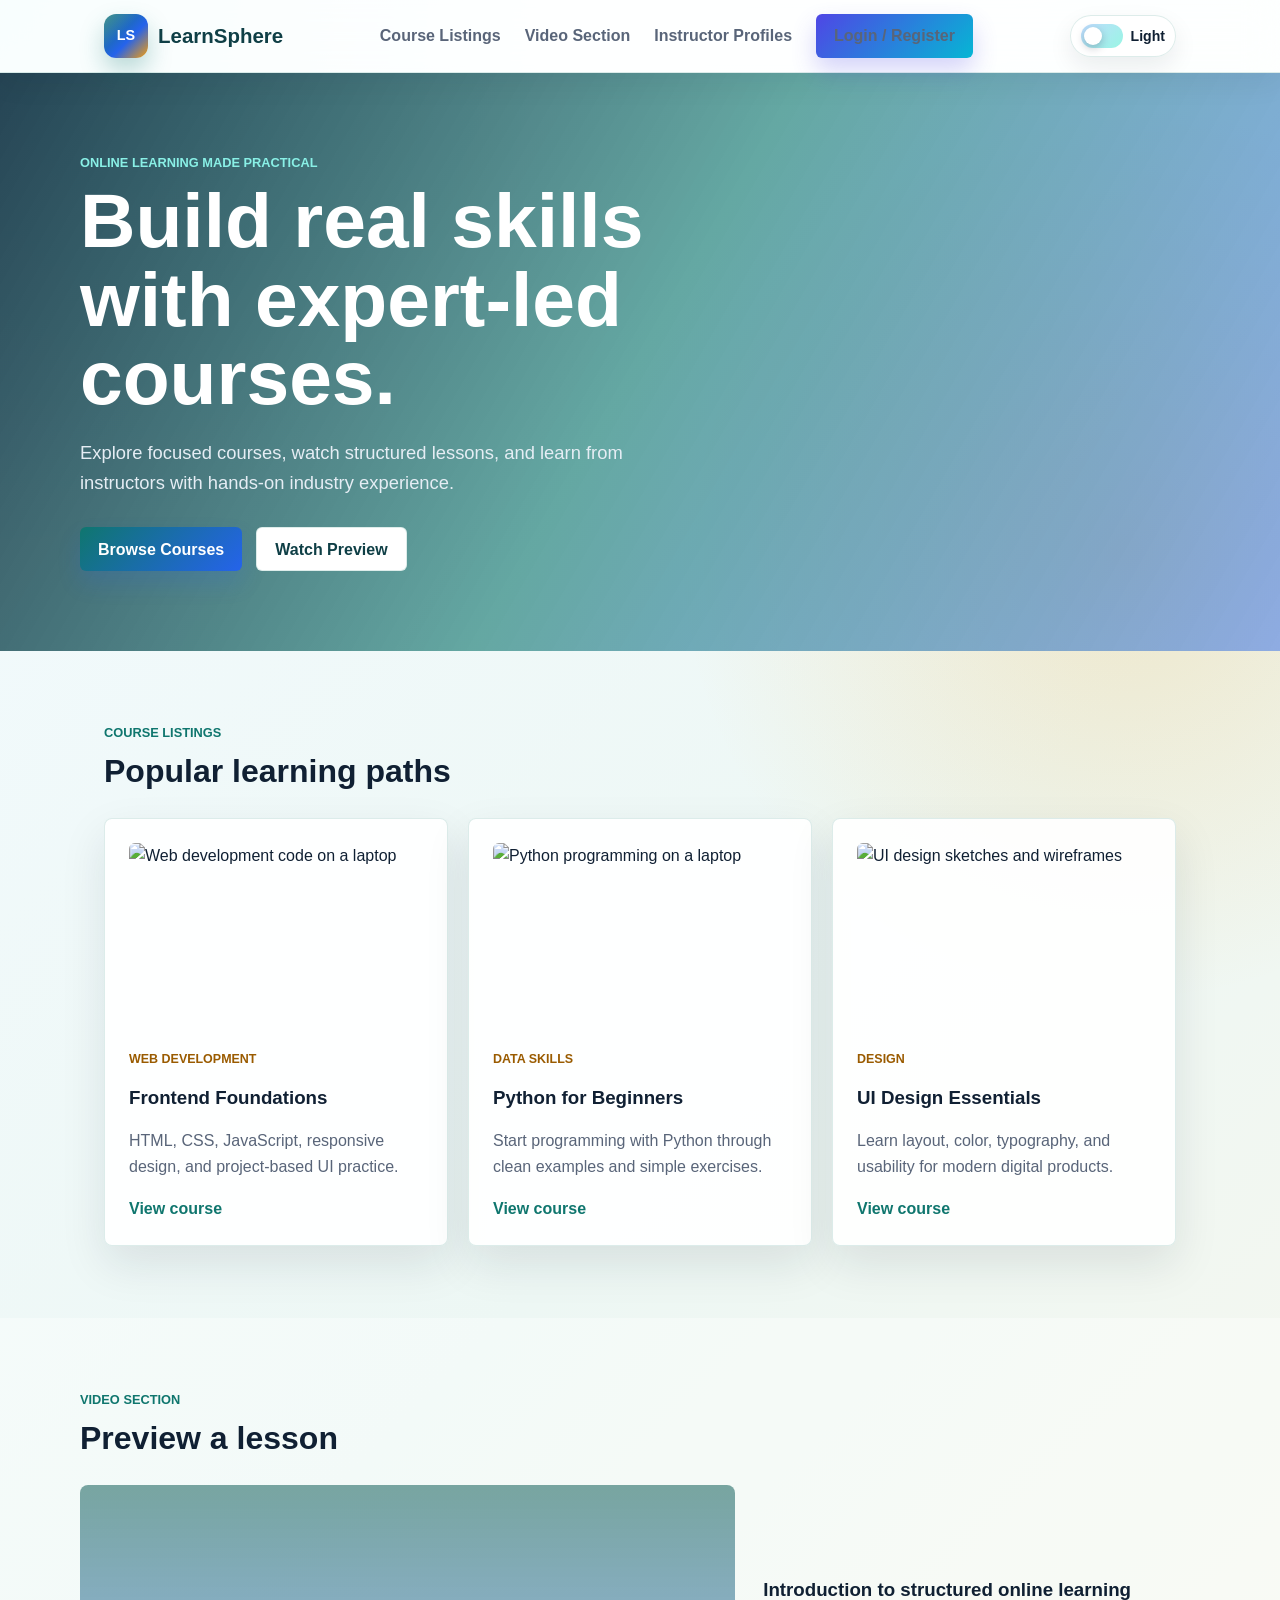
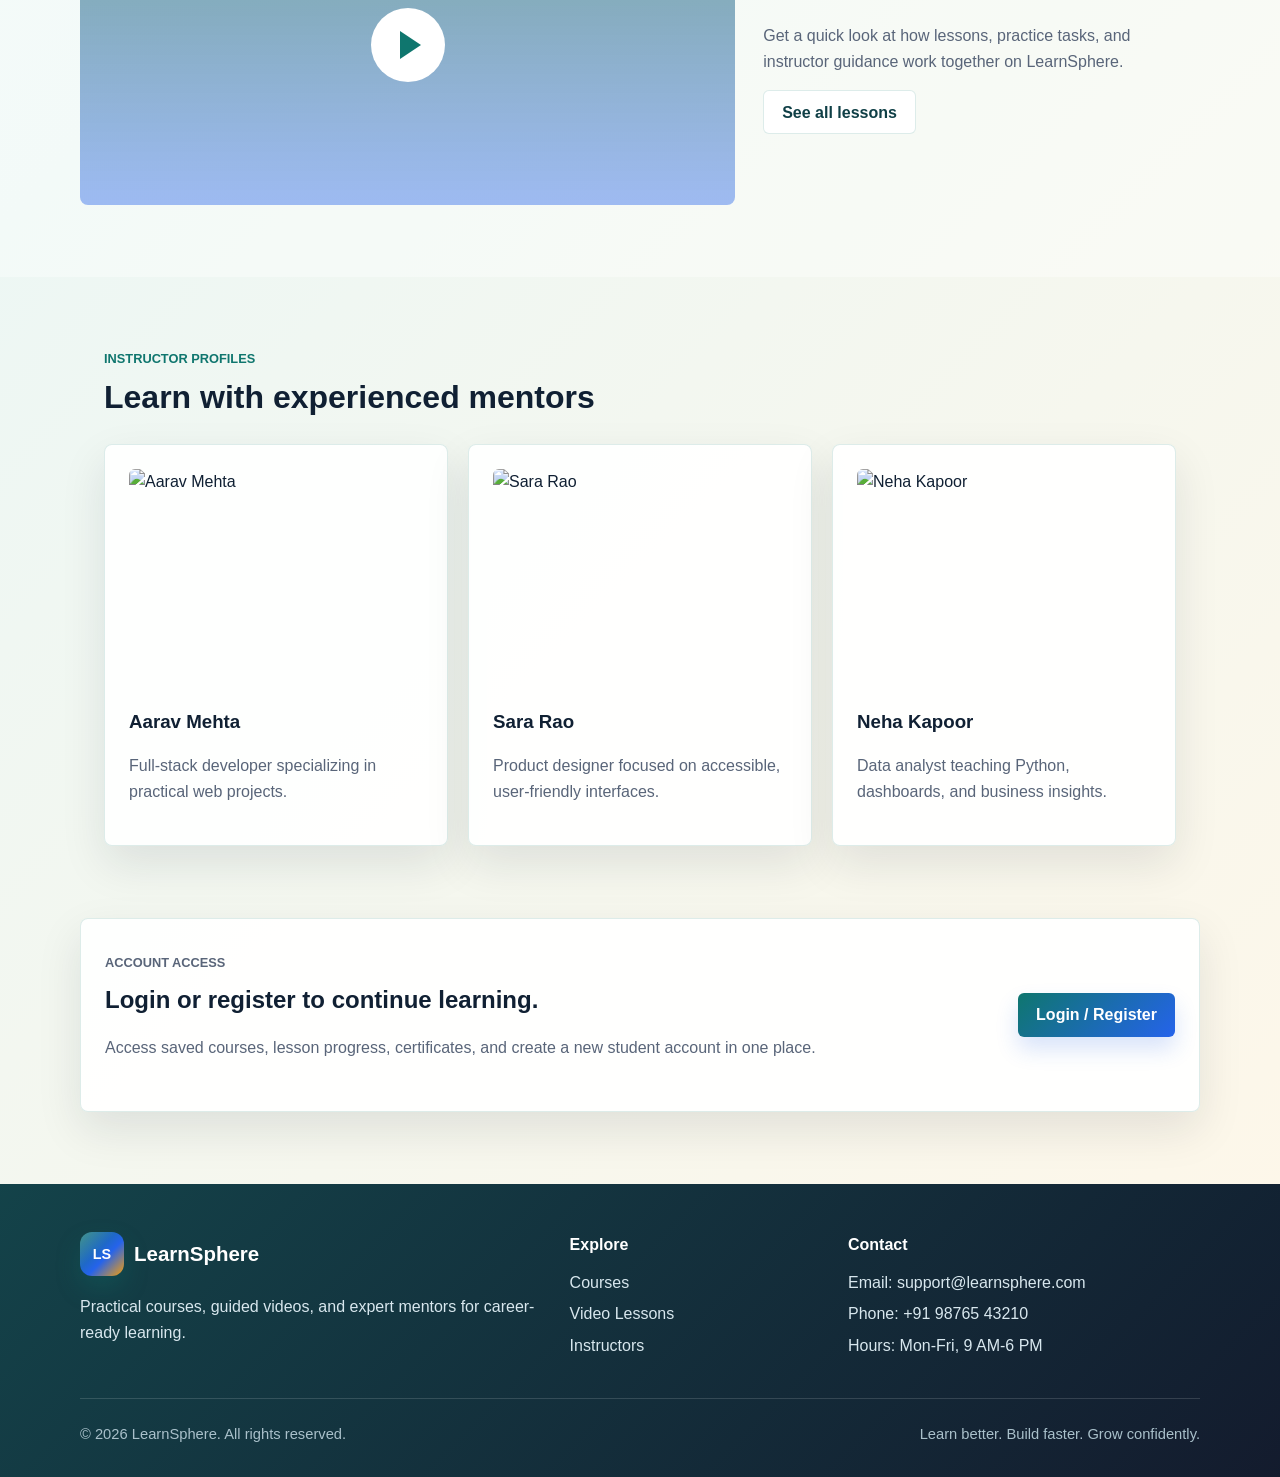
==== index.html @ f3762f4b "first commit" ====
<!DOCTYPE html>
<html lang="en">
<head>
    <meta charset="UTF-8">
    <meta name="viewport" content="width=device-width, initial-scale=1.0">
    <title>LearnSphere | Online Learning Platform</title>
    <link rel="stylesheet" href="css/style.css">
</head>
<body>
    <header class="site-header">
        <nav class="navbar" aria-label="Main navigation">
            <a class="brand" href="index.html" aria-label="LearnSphere home">
                <span class="brand-mark">LS</span>
                <span class="brand-text">LearnSphere</span>
            </a>
            <div class="nav-actions">
                <button class="theme-toggle" type="button" aria-label="Switch to dark mode" aria-pressed="false">
                    <span class="toggle-track">
                        <span class="toggle-thumb"></span>
                    </span>
                    <span class="theme-label">Light</span>
                </button>
                <button class="menu-toggle" type="button" aria-label="Open navigation" aria-expanded="false">
                    <span></span>
                    <span></span>
                    <span></span>
                </button>
            </div>
            <ul class="nav-links">
                <li><a href="courses.html">Course Listings</a></li>
                <li><a href="#videos">Video Section</a></li>
                <li><a href="#instructors">Instructor Profiles</a></li>
                <li><a class="nav-button" href="login.html">Login / Register</a></li>
            </ul>
        </nav>
    </header>

    <main>
        <section class="hero">
            <div class="hero-content">
                <p class="eyebrow">Online learning made practical</p>
                <h1>Build real skills with expert-led courses.</h1>
                <p class="hero-copy">Explore focused courses, watch structured lessons, and learn from instructors with hands-on industry experience.</p>
                <div class="hero-actions">
                    <a class="primary-button" href="courses.html">Browse Courses</a>
                    <a class="secondary-button" href="#videos">Watch Preview</a>
                </div>
            </div>
        </section>

        <section class="section" id="courses">
            <div class="section-heading">
                <p class="eyebrow">Course Listings</p>
                <h2>Popular learning paths</h2>
            </div>
            <div class="card-grid">
                <article class="course-card">
                    <img src="https://images.pexels.com/photos/574071/pexels-photo-574071.jpeg?auto=compress&cs=tinysrgb&w=900" alt="Web development code on a laptop">
                    <span class="course-tag">Web Development</span>
                    <h3>Frontend Foundations</h3>
                    <p>HTML, CSS, JavaScript, responsive design, and project-based UI practice.</p>
                    <a href="courses.html">View course</a>
                </article>
                <article class="course-card">
                    <img src="https://images.pexels.com/photos/577585/pexels-photo-577585.jpeg?auto=compress&cs=tinysrgb&w=900" alt="Python programming on a laptop">
                    <span class="course-tag">Data Skills</span>
                    <h3>Python for Beginners</h3>
                    <p>Start programming with Python through clean examples and simple exercises.</p>
                    <a href="courses.html">View course</a>
                </article>
                <article class="course-card">
                    <img src="https://images.pexels.com/photos/196644/pexels-photo-196644.jpeg?auto=compress&cs=tinysrgb&w=900" alt="UI design sketches and wireframes">
                    <span class="course-tag">Design</span>
                    <h3>UI Design Essentials</h3>
                    <p>Learn layout, color, typography, and usability for modern digital products.</p>
                    <a href="courses.html">View course</a>
                </article>
            </div>
        </section>

        <section class="section video-section" id="videos">
            <div class="section-heading">
                <p class="eyebrow">Video Section</p>
                <h2>Preview a lesson</h2>
            </div>
            <div class="video-panel">
                <div class="video-placeholder" aria-label="Course video preview">
                    <div class="play-button" aria-hidden="true"></div>
                </div>
                <div>
                    <h3>Introduction to structured online learning</h3>
                    <p>Get a quick look at how lessons, practice tasks, and instructor guidance work together on LearnSphere.</p>
                    <a class="secondary-button" href="courses.html">See all lessons</a>
                </div>
            </div>
        </section>

        <section class="section" id="instructors">
            <div class="section-heading">
                <p class="eyebrow">Instructor Profiles</p>
                <h2>Learn with experienced mentors</h2>
            </div>
            <div class="instructor-grid">
                <article class="instructor-card">
                    <img class="instructor-photo" src="https://images.pexels.com/photos/36781271/pexels-photo-36781271.jpeg?auto=compress&cs=tinysrgb&w=700" alt="Aarav Mehta">
                    <h3>Aarav Mehta</h3>
                    <p>Full-stack developer specializing in practical web projects.</p>
                </article>
                <article class="instructor-card">
                    <img class="instructor-photo" src="https://images.pexels.com/photos/6929207/pexels-photo-6929207.jpeg?auto=compress&cs=tinysrgb&w=700" alt="Sara Rao">
                    <h3>Sara Rao</h3>
                    <p>Product designer focused on accessible, user-friendly interfaces.</p>
                </article>
                <article class="instructor-card">
                    <img class="instructor-photo" src="https://images.pexels.com/photos/7647990/pexels-photo-7647990.jpeg?auto=compress&cs=tinysrgb&w=700" alt="Neha Kapoor">
                    <h3>Neha Kapoor</h3>
                    <p>Data analyst teaching Python, dashboards, and business insights.</p>
                </article>
            </div>
        </section>

        <section class="login-preview" id="login">
            <div>
                <p class="eyebrow">Account Access</p>
                <h2>Login or register to continue learning.</h2>
                <p>Access saved courses, lesson progress, certificates, and create a new student account in one place.</p>
            </div>
            <a class="primary-button" href="login.html">Login / Register</a>
        </section>
    </main>

    <footer class="site-footer">
        <div class="footer-inner">
            <div>
                <a class="brand footer-brand" href="index.html" aria-label="LearnSphere home">
                    <span class="brand-mark">LS</span>
                    <span class="brand-text">LearnSphere</span>
                </a>
                <p>Practical courses, guided videos, and expert mentors for career-ready learning.</p>
            </div>
            <div>
                <h3>Explore</h3>
                <a href="courses.html">Courses</a>
                <a href="#videos">Video Lessons</a>
                <a href="#instructors">Instructors</a>
            </div>
            <div>
                <h3>Contact</h3>
                <p>Email: support@learnsphere.com</p>
                <p>Phone: +91 98765 43210</p>
                <p>Hours: Mon-Fri, 9 AM-6 PM</p>
            </div>
        </div>
        <div class="footer-bottom">
            <p>&copy; 2026 LearnSphere. All rights reserved.</p>
            <p>Learn better. Build faster. Grow confidently.</p>
        </div>
    </footer>

    <script src="js/main.js"></script>
</body>
</html>
---- css/style.css ----
* {
    box-sizing: border-box;
}

:root {
    --text: #102033;
    --muted: #596579;
    --surface: rgba(255, 255, 255, 0.92);
    --surface-strong: #ffffff;
    --line: rgba(15, 118, 110, 0.14);
    --brand: #0f766e;
    --brand-dark: #0f3f46;
    --accent: #2563eb;
    --gold: #f59e0b;
    --shadow: 0 18px 45px rgba(16, 32, 51, 0.1);
    --body-bg:
        radial-gradient(circle at top left, rgba(45, 212, 191, 0.24), transparent 34rem),
        radial-gradient(circle at 88% 18%, rgba(245, 158, 11, 0.18), transparent 28rem),
        linear-gradient(135deg, #f3fbff 0%, #edf7f4 42%, #fff7e8 100%);
}

body.dark-mode {
    --text: #eef7fb;
    --muted: #b8c7d3;
    --surface: rgba(15, 23, 42, 0.9);
    --surface-strong: #111c2f;
    --line: rgba(125, 211, 252, 0.22);
    --brand: #2dd4bf;
    --brand-dark: #dcfce7;
    --accent: #60a5fa;
    --gold: #fbbf24;
    --shadow: 0 18px 45px rgba(0, 0, 0, 0.28);
    --body-bg:
        radial-gradient(circle at top left, rgba(45, 212, 191, 0.18), transparent 34rem),
        radial-gradient(circle at 88% 18%, rgba(96, 165, 250, 0.16), transparent 28rem),
        linear-gradient(135deg, #07111f 0%, #0e1b2e 48%, #152238 100%);
}

html {
    scroll-behavior: smooth;
}

body {
    min-height: 100vh;
    margin: 0;
    color: var(--text);
    font-family: Arial, Helvetica, sans-serif;
    background: var(--body-bg);
    line-height: 1.6;
    transition: background 0.25s ease, color 0.25s ease;
}

a {
    color: inherit;
    text-decoration: none;
}

.site-header {
    position: sticky;
    top: 0;
    z-index: 10;
    background: var(--surface-strong);
    background: color-mix(in srgb, var(--surface-strong) 88%, transparent);
    border-bottom: 1px solid var(--line);
    box-shadow: 0 10px 30px rgba(15, 23, 42, 0.06);
    backdrop-filter: blur(16px);
}

.navbar {
    display: flex;
    align-items: center;
    justify-content: space-between;
    max-width: 1120px;
    margin: 0 auto;
    min-height: 72px;
    padding: 0 24px;
}

.brand {
    order: 1;
    display: inline-flex;
    align-items: center;
    gap: 10px;
    color: var(--brand-dark);
    font-size: 1.28rem;
    font-weight: 800;
}

.brand-mark {
    display: inline-grid;
    place-items: center;
    width: 44px;
    height: 44px;
    border-radius: 12px;
    color: #ffffff;
    background:
        linear-gradient(135deg, rgba(255, 255, 255, 0.22), transparent 42%),
        linear-gradient(135deg, var(--brand), var(--accent) 58%, var(--gold));
    box-shadow: 0 12px 24px rgba(15, 118, 110, 0.28);
    font-size: 0.9rem;
    letter-spacing: 0;
}

.brand-text {
    letter-spacing: 0;
}

.nav-links {
    order: 2;
    display: flex;
    align-items: center;
    gap: 24px;
    margin: 0;
    padding: 0;
    list-style: none;
    font-weight: 700;
}

.nav-links a {
    color: var(--muted);
    transition: color 0.2s ease;
}

.nav-links a:hover {
    color: var(--brand);
}

.nav-actions {
    order: 3;
    display: flex;
    align-items: center;
    gap: 10px;
}

.nav-button,
.primary-button,
.secondary-button {
    display: inline-flex;
    align-items: center;
    justify-content: center;
    min-height: 44px;
    padding: 0 18px;
    border-radius: 6px;
    font-weight: 800;
}

.nav-button,
.primary-button {
    color: #ffffff;
    background: linear-gradient(135deg, var(--brand), var(--accent));
    border: 0;
    box-shadow: 0 12px 22px rgba(37, 99, 235, 0.18);
}

.nav-button {
    color: #000000;
    background: linear-gradient(135deg, #4f46e5, #06b6d4);
    box-shadow: 0 12px 24px rgba(79, 70, 229, 0.24);
}

.nav-button:hover {
    color: #000000;
}

.secondary-button {
    color: var(--brand-dark);
    background: var(--surface-strong);
    border: 1px solid var(--line);
}

.theme-toggle {
    display: inline-flex;
    align-items: center;
    gap: 8px;
    min-height: 42px;
    padding: 6px 10px;
    border: 1px solid var(--line);
    border-radius: 999px;
    color: var(--text);
    background: var(--surface);
    cursor: pointer;
    font: inherit;
    font-size: 0.88rem;
    font-weight: 800;
    box-shadow: 0 10px 24px rgba(15, 23, 42, 0.08);
}

.toggle-track {
    position: relative;
    width: 42px;
    height: 24px;
    border-radius: 999px;
    background: linear-gradient(135deg, #bfdbfe, #99f6e4);
}

.toggle-thumb {
    position: absolute;
    top: 3px;
    left: 3px;
    width: 18px;
    height: 18px;
    border-radius: 50%;
    background: #ffffff;
    box-shadow: 0 3px 8px rgba(15, 23, 42, 0.25);
    transition: transform 0.2s ease, background 0.2s ease;
}

body.dark-mode .toggle-track {
    background: linear-gradient(135deg, #1d4ed8, #0f766e);
}

body.dark-mode .toggle-thumb {
    transform: translateX(18px);
    background: #e0f2fe;
}

.menu-toggle {
    display: none;
    width: 44px;
    height: 44px;
    padding: 10px;
    border: 1px solid var(--line);
    border-radius: 6px;
    background: var(--surface);
    cursor: pointer;
}

.menu-toggle span {
    display: block;
    height: 2px;
    margin: 5px 0;
    background: var(--text);
}

.hero {
    display: grid;
    align-items: center;
    min-height: 560px;
    padding: 80px 24px;
    color: #ffffff;
    background:
        linear-gradient(120deg, rgba(6, 35, 54, 0.84), rgba(15, 118, 110, 0.62), rgba(37, 99, 235, 0.48)),
        url("https://images.unsplash.com/photo-1522202176988-66273c2fd55f?auto=format&fit=crop&w=1600&q=80") center/cover;
}

.hero-content,
.section,
.login-preview,
.page-shell {
    max-width: 1120px;
    margin: 0 auto;
}

.hero-content {
    width: 100%;
}

.hero h1 {
    max-width: 720px;
    margin: 0;
    font-size: clamp(2.3rem, 6vw, 4.8rem);
    line-height: 1.02;
}

.hero-copy {
    max-width: 620px;
    margin: 22px 0 0;
    color: #e5edf4;
    font-size: 1.15rem;
}

.hero-actions {
    display: flex;
    flex-wrap: wrap;
    gap: 14px;
    margin-top: 30px;
}

.eyebrow {
    margin: 0 0 8px;
    color: #0f766e;
    font-size: 0.8rem;
    font-weight: 900;
    letter-spacing: 0;
    text-transform: uppercase;
}

.hero .eyebrow {
    color: #89f0e6;
}

.section {
    padding: 72px 24px;
}

.section:nth-of-type(odd) {
    background: rgba(255, 255, 255, 0.34);
}

body.dark-mode .section:nth-of-type(odd) {
    background: rgba(15, 23, 42, 0.28);
}

.section-heading {
    margin-bottom: 28px;
}

.section-heading h1,
.section-heading h2 {
    margin: 0;
    font-size: 2rem;
    line-height: 1.2;
}

.card-grid,
.instructor-grid {
    display: grid;
    grid-template-columns: repeat(3, minmax(0, 1fr));
    gap: 20px;
}

.course-card,
.instructor-card,
.login-card {
    padding: 24px;
    border: 1px solid var(--line);
    border-radius: 8px;
    background: var(--surface);
    box-shadow: var(--shadow);
}

.course-card,
.instructor-card {
    transition: transform 0.2s ease, box-shadow 0.2s ease;
}

.course-card:hover,
.instructor-card:hover {
    transform: translateY(-5px);
    box-shadow: 0 24px 55px rgba(16, 32, 51, 0.16);
}

.course-card img {
    display: block;
    width: 100%;
    aspect-ratio: 16 / 10;
    margin-bottom: 18px;
    border-radius: 6px;
    object-fit: cover;
}

.course-card h3,
.instructor-card h3 {
    margin: 12px 0 8px;
}

.course-card p,
.instructor-card p,
.login-preview p,
.video-panel p {
    color: var(--muted);
}

.course-card a {
    color: var(--brand);
    font-weight: 800;
}

.course-tag {
    color: #9a5b00;
    font-size: 0.78rem;
    font-weight: 900;
    text-transform: uppercase;
}

body.dark-mode .course-tag {
    color: var(--gold);
}

.video-section {
    max-width: none;
    background: linear-gradient(135deg, #ffffff 0%, #ecfeff 100%);
}

body.dark-mode .video-section {
    background: linear-gradient(135deg, rgba(15, 23, 42, 0.92), rgba(8, 47, 73, 0.82));
}

.video-section .section-heading,
.video-panel {
    max-width: 1120px;
    margin-left: auto;
    margin-right: auto;
}

.video-panel {
    display: grid;
    grid-template-columns: 1.2fr 0.8fr;
    gap: 28px;
    align-items: center;
}

.video-placeholder {
    display: grid;
    place-items: center;
    min-height: 320px;
    border-radius: 8px;
    background:
        linear-gradient(rgba(17, 94, 89, 0.55), rgba(37, 99, 235, 0.42)),
        url("https://images.unsplash.com/photo-1516321318423-f06f85e504b3?auto=format&fit=crop&w=1200&q=80") center/cover;
}

.play-button {
    width: 74px;
    height: 74px;
    border-radius: 50%;
    background: #ffffff;
    position: relative;
}

.play-button::after {
    content: "";
    position: absolute;
    top: 23px;
    left: 29px;
    border-top: 14px solid transparent;
    border-bottom: 14px solid transparent;
    border-left: 21px solid var(--brand);
}

.instructor-photo {
    display: block;
    width: 100%;
    aspect-ratio: 4 / 3;
    margin-bottom: 18px;
    border-radius: 6px;
    object-fit: cover;
}

.login-preview {
    display: flex;
    align-items: center;
    justify-content: space-between;
    gap: 24px;
    margin-bottom: 72px;
    padding: 34px 24px;
    border: 1px solid var(--line);
    border-radius: 8px;
    background: var(--surface);
    box-shadow: var(--shadow);
}

.login-preview h2 {
    margin: 0;
}

.site-footer {
    margin-top: 48px;
    padding: 48px 24px 24px;
    color: #d8e7ee;
    background:
        linear-gradient(135deg, rgba(15, 63, 70, 0.98), rgba(15, 23, 42, 0.98)),
        radial-gradient(circle at top right, rgba(45, 212, 191, 0.35), transparent 22rem);
}

.footer-inner {
    display: grid;
    grid-template-columns: 1.3fr 0.7fr 1fr;
    gap: 32px;
    max-width: 1120px;
    margin: 0 auto;
}

.footer-brand {
    color: #ffffff;
    margin-bottom: 12px;
}

.site-footer h3 {
    margin: 0 0 12px;
    color: #ffffff;
    font-size: 1rem;
}

.site-footer p {
    margin: 6px 0;
}

.site-footer a:not(.brand) {
    display: block;
    margin: 6px 0;
    color: #d8e7ee;
}

.site-footer a:hover {
    color: #8df4e8;
}

.footer-bottom {
    display: flex;
    justify-content: space-between;
    gap: 18px;
    max-width: 1120px;
    margin: 34px auto 0;
    padding-top: 18px;
    border-top: 1px solid rgba(255, 255, 255, 0.14);
    color: #a9c0ca;
    font-size: 0.92rem;
}

.page-shell {
    min-height: calc(100vh - 72px);
}

.login-page {
    display: grid;
    align-content: center;
    gap: 28px;
    min-height: calc(100vh - 72px);
    padding: 48px 24px;
}

.account-hero,
.account-grid {
    width: min(100%, 980px);
    margin: 0 auto;
}

.account-hero {
    text-align: center;
}

.account-hero h1 {
    margin: 0;
    font-size: 2.2rem;
    line-height: 1.15;
}

.account-hero p:last-child {
    max-width: 620px;
    margin: 14px auto 0;
    color: var(--muted);
}

.account-grid {
    display: grid;
    grid-template-columns: repeat(2, minmax(0, 1fr));
    gap: 22px;
}

.login-card {
    width: 100%;
    border-top: 4px solid var(--brand);
}

.register-card {
    border-top-color: var(--accent);
}

.login-card h1,
.login-card h2 {
    margin: 0 0 22px;
}

.login-card form {
    display: grid;
    gap: 12px;
}

.login-card label {
    font-weight: 800;
}

.login-card input,
.login-card select {
    width: 100%;
    min-height: 46px;
    padding: 0 14px;
    border: 1px solid var(--line);
    border-radius: 6px;
    color: var(--text);
    background: var(--surface-strong);
    font: inherit;
}

.login-card select {
    cursor: pointer;
}

.login-card button {
    margin-top: 12px;
    cursor: pointer;
}

@media (max-width: 1024px) {
    .navbar {
        padding: 0 20px;
    }

    .nav-links {
        gap: 16px;
        font-size: 0.95rem;
    }

    .hero {
        min-height: 520px;
        padding: 72px 24px;
    }

    .card-grid,
    .instructor-grid {
        grid-template-columns: repeat(2, minmax(0, 1fr));
    }

    .video-panel {
        grid-template-columns: 1fr;
    }

    .video-placeholder {
        min-height: 360px;
    }

    .footer-inner {
        grid-template-columns: 1fr 1fr;
    }

    .account-grid {
        grid-template-columns: 1fr;
        max-width: 640px;
    }
}

@media (max-width: 760px) {
    .navbar {
        min-height: 68px;
        padding: 0 16px;
    }

    .brand {
        font-size: 1.08rem;
    }

    .brand-mark {
        width: 40px;
        height: 40px;
        border-radius: 10px;
    }

    .nav-actions {
        gap: 8px;
    }

    .theme-toggle {
        min-height: 40px;
        padding: 5px 8px;
    }

    .theme-label {
        display: none;
    }

    .menu-toggle {
        display: block;
        width: 40px;
        height: 40px;
    }

    .nav-links {
        position: absolute;
        top: 68px;
        left: 0;
        right: 0;
        display: none;
        flex-direction: column;
        align-items: stretch;
        gap: 0;
        padding: 10px 16px 20px;
        background: var(--surface-strong);
        background: color-mix(in srgb, var(--surface-strong) 96%, transparent);
        border-bottom: 1px solid var(--line);
        box-shadow: 0 24px 35px rgba(15, 23, 42, 0.16);
        backdrop-filter: blur(14px);
    }

    .nav-links.is-open {
        display: flex;
    }

    .nav-links li {
        border-top: 1px solid var(--line);
    }

    .nav-links a {
        display: block;
        padding: 13px 0;
    }

    .nav-button {
        width: 100%;
        margin-top: 10px;
    }

    .hero {
        min-height: 500px;
        padding: 58px 18px;
        background-position: center;
    }

    .hero h1 {
        font-size: 2.35rem;
    }

    .hero-copy {
        font-size: 1rem;
    }

    .hero-actions,
    .login-preview {
        align-items: stretch;
    }

    .primary-button,
    .secondary-button {
        width: 100%;
    }

    .section {
        padding: 54px 18px;
    }

    .card-grid,
    .instructor-grid,
    .video-panel {
        grid-template-columns: 1fr;
    }

    .course-card,
    .instructor-card,
    .login-card {
        padding: 18px;
    }

    .account-hero h1 {
        font-size: 1.9rem;
    }

    .video-placeholder {
        min-height: 250px;
    }

    .login-preview {
        flex-direction: column;
        margin: 0 18px 54px;
        padding: 24px 18px;
    }

    .footer-inner,
    .footer-bottom {
        grid-template-columns: 1fr;
    }

    .footer-bottom {
        display: block;
    }
}

@media (max-width: 430px) {
    .brand-text {
        display: none;
    }

    .hero h1 {
        font-size: 2rem;
    }

    .section-heading h1,
    .section-heading h2 {
        font-size: 1.55rem;
    }
}
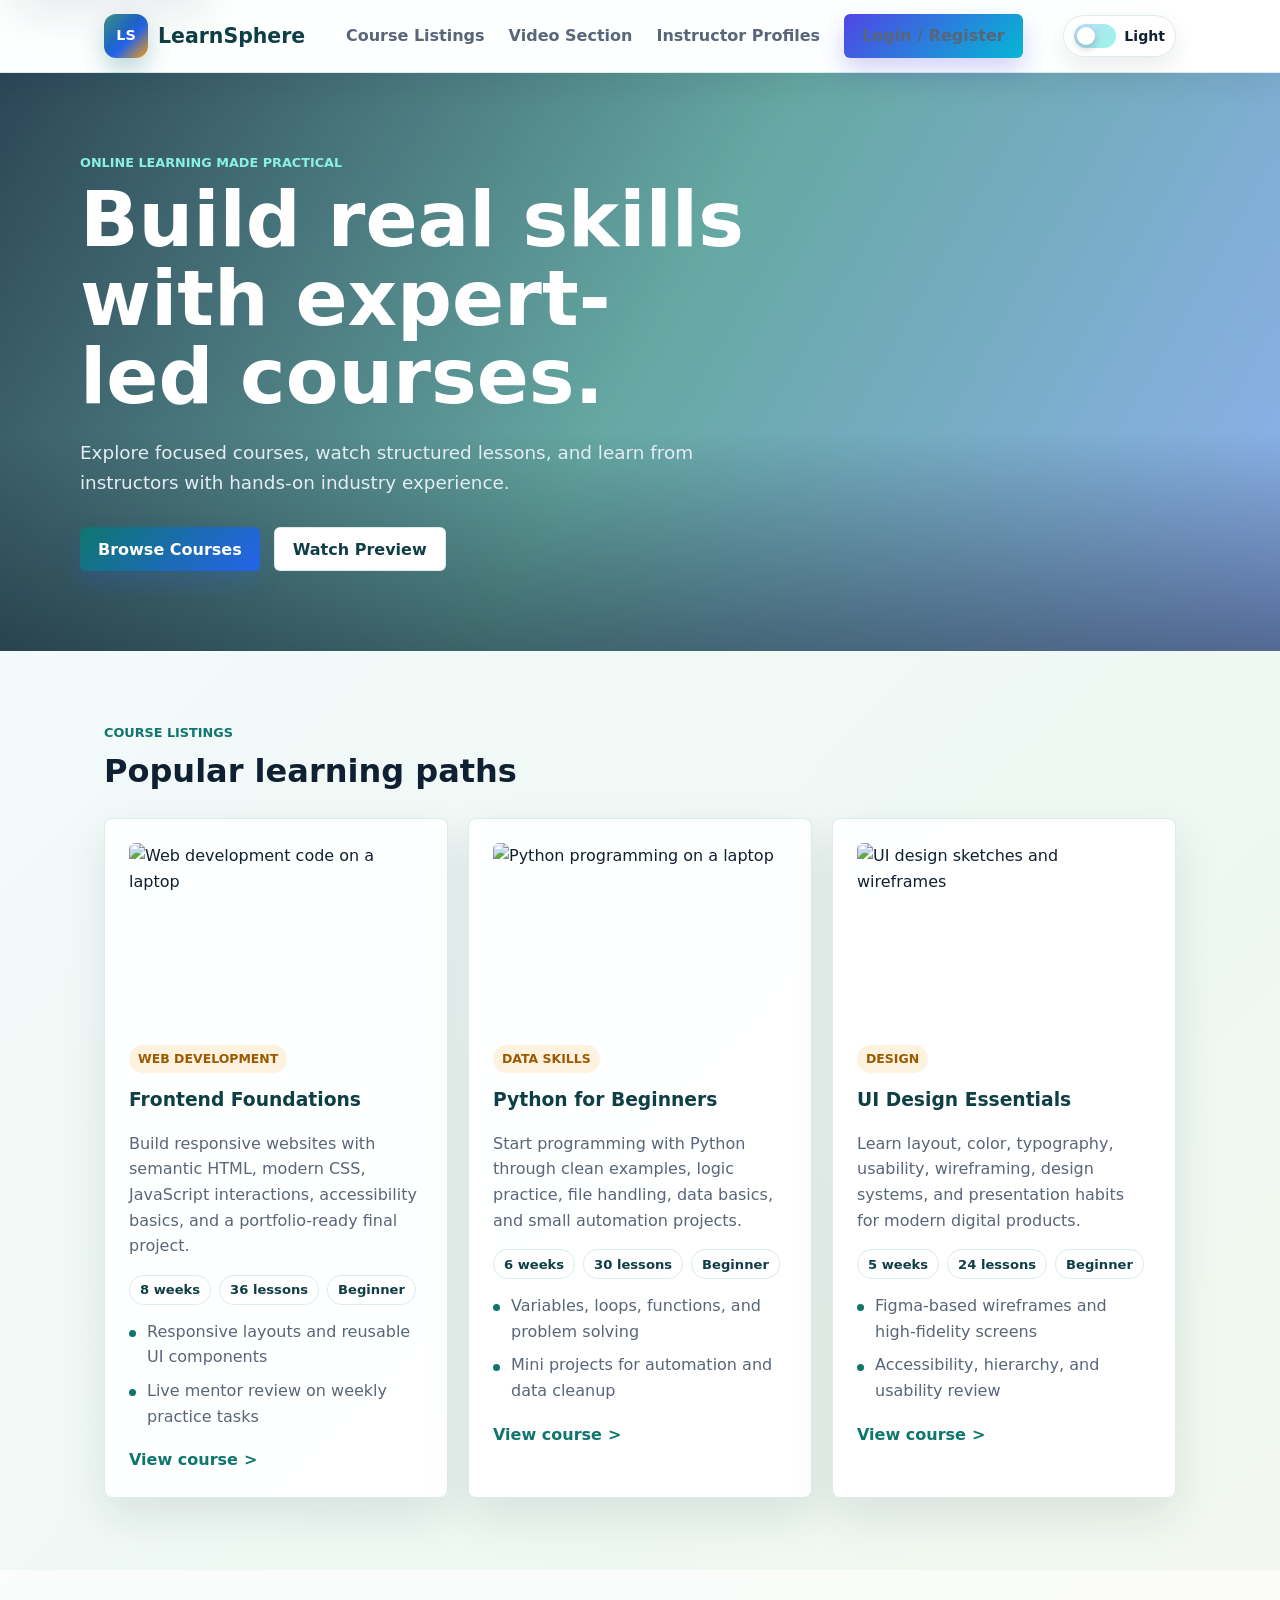
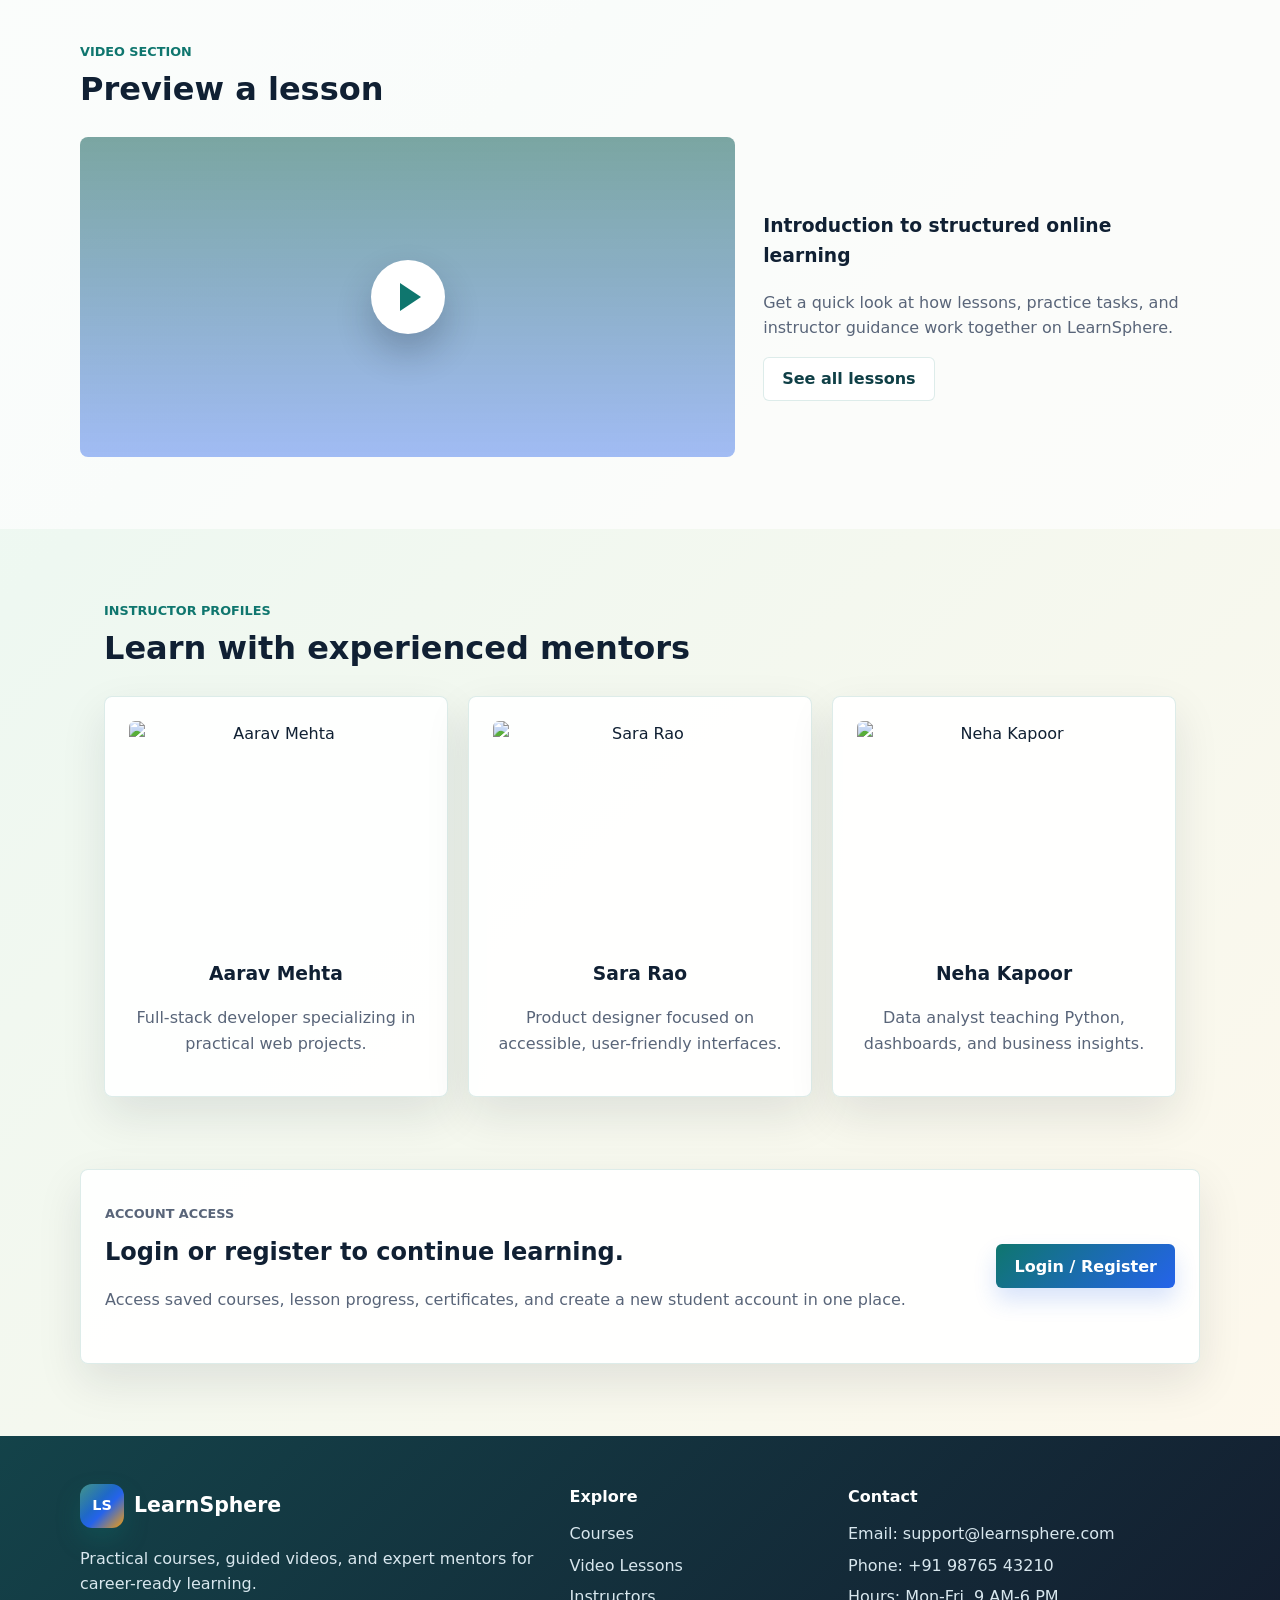
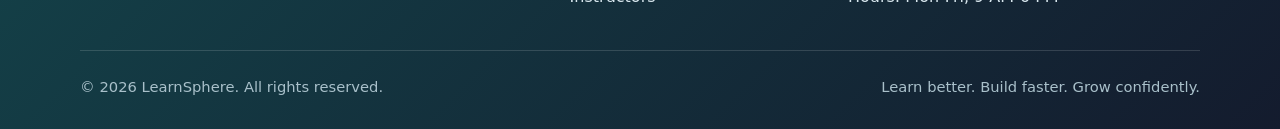
==== commit 6a6218b2: "Polish UI and enrich course content" ====
--- a/index.html
+++ b/index.html
@@ -7,6 +7,7 @@
     <link rel="stylesheet" href="css/style.css">
 </head>
 <body>
+    <a class="skip-link" href="#main-content">Skip to main content</a>
     <header class="site-header">
         <nav class="navbar" aria-label="Main navigation">
             <a class="brand" href="index.html" aria-label="LearnSphere home">
@@ -35,7 +36,7 @@
         </nav>
     </header>
 
-    <main>
+    <main id="main-content">
         <section class="hero">
             <div class="hero-content">
                 <p class="eyebrow">Online learning made practical</p>
@@ -58,22 +59,49 @@
                     <img src="https://images.pexels.com/photos/574071/pexels-photo-574071.jpeg?auto=compress&cs=tinysrgb&w=900" alt="Web development code on a laptop">
                     <span class="course-tag">Web Development</span>
                     <h3>Frontend Foundations</h3>
-                    <p>HTML, CSS, JavaScript, responsive design, and project-based UI practice.</p>
-                    <a href="courses.html">View course</a>
+                    <p>Build responsive websites with semantic HTML, modern CSS, JavaScript interactions, accessibility basics, and a portfolio-ready final project.</p>
+                    <div class="course-info" aria-label="Frontend Foundations details">
+                        <span>8 weeks</span>
+                        <span>36 lessons</span>
+                        <span>Beginner</span>
+                    </div>
+                    <ul class="course-highlights">
+                        <li>Responsive layouts and reusable UI components</li>
+                        <li>Live mentor review on weekly practice tasks</li>
+                    </ul>
+                    <a href="course-details.html">View course</a>
                 </article>
                 <article class="course-card">
                     <img src="https://images.pexels.com/photos/577585/pexels-photo-577585.jpeg?auto=compress&cs=tinysrgb&w=900" alt="Python programming on a laptop">
                     <span class="course-tag">Data Skills</span>
                     <h3>Python for Beginners</h3>
-                    <p>Start programming with Python through clean examples and simple exercises.</p>
-                    <a href="courses.html">View course</a>
+                    <p>Start programming with Python through clean examples, logic practice, file handling, data basics, and small automation projects.</p>
+                    <div class="course-info" aria-label="Python for Beginners details">
+                        <span>6 weeks</span>
+                        <span>30 lessons</span>
+                        <span>Beginner</span>
+                    </div>
+                    <ul class="course-highlights">
+                        <li>Variables, loops, functions, and problem solving</li>
+                        <li>Mini projects for automation and data cleanup</li>
+                    </ul>
+                    <a href="course-details.html">View course</a>
                 </article>
                 <article class="course-card">
                     <img src="https://images.pexels.com/photos/196644/pexels-photo-196644.jpeg?auto=compress&cs=tinysrgb&w=900" alt="UI design sketches and wireframes">
                     <span class="course-tag">Design</span>
                     <h3>UI Design Essentials</h3>
-                    <p>Learn layout, color, typography, and usability for modern digital products.</p>
-                    <a href="courses.html">View course</a>
+                    <p>Learn layout, color, typography, usability, wireframing, design systems, and presentation habits for modern digital products.</p>
+                    <div class="course-info" aria-label="UI Design Essentials details">
+                        <span>5 weeks</span>
+                        <span>24 lessons</span>
+                        <span>Beginner</span>
+                    </div>
+                    <ul class="course-highlights">
+                        <li>Figma-based wireframes and high-fidelity screens</li>
+                        <li>Accessibility, hierarchy, and usability review</li>
+                    </ul>
+                    <a href="course-details.html">View course</a>
                 </article>
             </div>
         </section>
@@ -84,7 +112,7 @@
                 <h2>Preview a lesson</h2>
             </div>
             <div class="video-panel">
-                <div class="video-placeholder" aria-label="Course video preview">
+                <div class="video-placeholder" role="button" tabindex="0" aria-label="Open course video preview">
                     <div class="play-button" aria-hidden="true"></div>
                 </div>
                 <div>
--- a/css/style.css
+++ b/css/style.css
@@ -1,5 +1,11 @@
 * {
     box-sizing: border-box;
+}
+
+img,
+video,
+iframe {
+    max-width: 100%;
 }
 
 :root {
@@ -7,16 +13,19 @@
     --muted: #596579;
     --surface: rgba(255, 255, 255, 0.92);
     --surface-strong: #ffffff;
+    --surface-soft: rgba(255, 255, 255, 0.68);
     --line: rgba(15, 118, 110, 0.14);
     --brand: #0f766e;
     --brand-dark: #0f3f46;
     --accent: #2563eb;
     --gold: #f59e0b;
+    --danger: #dc2626;
     --shadow: 0 18px 45px rgba(16, 32, 51, 0.1);
+    --shadow-strong: 0 28px 70px rgba(16, 32, 51, 0.16);
+    --radius: 8px;
+    --max-width: 1120px;
     --body-bg:
-        radial-gradient(circle at top left, rgba(45, 212, 191, 0.24), transparent 34rem),
-        radial-gradient(circle at 88% 18%, rgba(245, 158, 11, 0.18), transparent 28rem),
-        linear-gradient(135deg, #f3fbff 0%, #edf7f4 42%, #fff7e8 100%);
+        linear-gradient(135deg, #f5fbff 0%, #eef8f1 48%, #fff8eb 100%);
 }
 
 body.dark-mode {
@@ -24,16 +33,17 @@
     --muted: #b8c7d3;
     --surface: rgba(15, 23, 42, 0.9);
     --surface-strong: #111c2f;
+    --surface-soft: rgba(15, 23, 42, 0.72);
     --line: rgba(125, 211, 252, 0.22);
     --brand: #2dd4bf;
     --brand-dark: #dcfce7;
     --accent: #60a5fa;
     --gold: #fbbf24;
+    --danger: #f87171;
     --shadow: 0 18px 45px rgba(0, 0, 0, 0.28);
+    --shadow-strong: 0 28px 70px rgba(0, 0, 0, 0.36);
     --body-bg:
-        radial-gradient(circle at top left, rgba(45, 212, 191, 0.18), transparent 34rem),
-        radial-gradient(circle at 88% 18%, rgba(96, 165, 250, 0.16), transparent 28rem),
-        linear-gradient(135deg, #07111f 0%, #0e1b2e 48%, #152238 100%);
+        linear-gradient(135deg, #07111f 0%, #0e1b2e 48%, #172033 100%);
 }
 
 html {
@@ -44,15 +54,57 @@
     min-height: 100vh;
     margin: 0;
     color: var(--text);
-    font-family: Arial, Helvetica, sans-serif;
+    font-family: Inter, ui-sans-serif, system-ui, -apple-system, BlinkMacSystemFont, "Segoe UI", Arial, sans-serif;
     background: var(--body-bg);
     line-height: 1.6;
+    overflow-x: hidden;
+    text-rendering: optimizeLegibility;
+    -webkit-font-smoothing: antialiased;
     transition: background 0.25s ease, color 0.25s ease;
+}
+
+body.modal-open {
+    overflow: hidden;
 }
 
 a {
     color: inherit;
     text-decoration: none;
+}
+
+a,
+button,
+input,
+select {
+    -webkit-tap-highlight-color: transparent;
+}
+
+::selection {
+    color: #ffffff;
+    background: var(--brand);
+}
+
+:focus-visible {
+    outline: 3px solid color-mix(in srgb, var(--accent) 72%, white);
+    outline-offset: 3px;
+}
+
+.skip-link {
+    position: fixed;
+    top: 12px;
+    left: 12px;
+    z-index: 99;
+    padding: 10px 14px;
+    border-radius: var(--radius);
+    color: #ffffff;
+    background: var(--brand-dark);
+    box-shadow: var(--shadow);
+    transform: translateY(-140%);
+    transition: transform 0.2s ease;
+}
+
+.skip-link:focus {
+    transform: translateY(0);
 }
 
 .site-header {
@@ -62,15 +114,21 @@
     background: var(--surface-strong);
     background: color-mix(in srgb, var(--surface-strong) 88%, transparent);
     border-bottom: 1px solid var(--line);
-    box-shadow: 0 10px 30px rgba(15, 23, 42, 0.06);
+    box-shadow: 0 10px 30px rgba(15, 23, 42, 0.07);
     backdrop-filter: blur(16px);
+    transition: box-shadow 0.2s ease, border-color 0.2s ease, background 0.2s ease;
+}
+
+.site-header.is-scrolled {
+    border-bottom-color: color-mix(in srgb, var(--brand) 24%, var(--line));
+    box-shadow: 0 16px 34px rgba(15, 23, 42, 0.12);
 }
 
 .navbar {
     display: flex;
     align-items: center;
     justify-content: space-between;
-    max-width: 1120px;
+    max-width: var(--max-width);
     margin: 0 auto;
     min-height: 72px;
     padding: 0 24px;
@@ -84,6 +142,7 @@
     color: var(--brand-dark);
     font-size: 1.28rem;
     font-weight: 800;
+    white-space: nowrap;
 }
 
 .brand-mark {
@@ -117,12 +176,37 @@
 }
 
 .nav-links a {
+    position: relative;
     color: var(--muted);
     transition: color 0.2s ease;
 }
 
-.nav-links a:hover {
+.nav-links a:not(.nav-button)::after {
+    content: "";
+    position: absolute;
+    left: 0;
+    right: 0;
+    bottom: -8px;
+    height: 2px;
+    border-radius: 999px;
+    background: var(--brand);
+    transform: scaleX(0);
+    transform-origin: center;
+    transition: transform 0.2s ease;
+}
+
+.nav-links a:hover,
+.nav-links a[aria-current="page"] {
     color: var(--brand);
+}
+
+.nav-links .nav-button[aria-current="page"] {
+    color: #ffffff;
+}
+
+.nav-links a:not(.nav-button):hover::after,
+.nav-links a:not(.nav-button)[aria-current="page"]::after {
+    transform: scaleX(1);
 }
 
 .nav-actions {
@@ -142,6 +226,8 @@
     padding: 0 18px;
     border-radius: 6px;
     font-weight: 800;
+    text-align: center;
+    transition: transform 0.2s ease, box-shadow 0.2s ease, border-color 0.2s ease, background 0.2s ease, color 0.2s ease;
 }
 
 .nav-button,
@@ -153,19 +239,36 @@
 }
 
 .nav-button {
-    color: #000000;
+    color: #ffffff;
     background: linear-gradient(135deg, #4f46e5, #06b6d4);
     box-shadow: 0 12px 24px rgba(79, 70, 229, 0.24);
 }
 
+.primary-button:hover,
+.secondary-button:hover,
 .nav-button:hover {
-    color: #000000;
+    transform: translateY(-2px);
+}
+
+.primary-button:hover,
+.nav-button:hover {
+    color: #ffffff;
+    box-shadow: 0 18px 30px rgba(37, 99, 235, 0.24);
+}
+
+.nav-button:hover {
+    color: #ffffff;
 }
 
 .secondary-button {
     color: var(--brand-dark);
     background: var(--surface-strong);
     border: 1px solid var(--line);
+}
+
+.secondary-button:hover {
+    border-color: color-mix(in srgb, var(--brand) 42%, var(--line));
+    box-shadow: 0 12px 24px rgba(16, 32, 51, 0.08);
 }
 
 .theme-toggle {
@@ -183,6 +286,13 @@
     font-size: 0.88rem;
     font-weight: 800;
     box-shadow: 0 10px 24px rgba(15, 23, 42, 0.08);
+    transition: transform 0.2s ease, border-color 0.2s ease, background 0.2s ease;
+}
+
+.theme-toggle:hover,
+.menu-toggle:hover {
+    border-color: color-mix(in srgb, var(--brand) 42%, var(--line));
+    transform: translateY(-1px);
 }
 
 .toggle-track {
@@ -223,16 +333,33 @@
     border-radius: 6px;
     background: var(--surface);
     cursor: pointer;
+    transition: transform 0.2s ease, border-color 0.2s ease, background 0.2s ease;
 }
 
 .menu-toggle span {
     display: block;
     height: 2px;
     margin: 5px 0;
+    border-radius: 999px;
     background: var(--text);
+    transition: transform 0.2s ease, opacity 0.2s ease;
+}
+
+.menu-toggle[aria-expanded="true"] span:nth-child(1) {
+    transform: translateY(7px) rotate(45deg);
+}
+
+.menu-toggle[aria-expanded="true"] span:nth-child(2) {
+    opacity: 0;
+}
+
+.menu-toggle[aria-expanded="true"] span:nth-child(3) {
+    transform: translateY(-7px) rotate(-45deg);
 }
 
 .hero {
+    position: relative;
+    isolation: isolate;
     display: grid;
     align-items: center;
     min-height: 560px;
@@ -240,14 +367,33 @@
     color: #ffffff;
     background:
         linear-gradient(120deg, rgba(6, 35, 54, 0.84), rgba(15, 118, 110, 0.62), rgba(37, 99, 235, 0.48)),
-        url("https://images.unsplash.com/photo-1522202176988-66273c2fd55f?auto=format&fit=crop&w=1600&q=80") center/cover;
+        url("https://images.unsplash.com/photo-1522202176988-66273c2fd55f?auto=format&fit=crop&w=1600&q=80");
+    background-position: center, center 42%;
+    background-size: auto, cover;
+    background-repeat: no-repeat;
+}
+
+.hero::after,
+.course-detail-hero::after {
+    content: "";
+    position: absolute;
+    inset: auto 0 0;
+    z-index: 0;
+    height: 38%;
+    background: linear-gradient(0deg, rgba(2, 6, 23, 0.42), transparent);
+}
+
+.hero-content,
+.course-detail-content {
+    position: relative;
+    z-index: 1;
 }
 
 .hero-content,
 .section,
 .login-preview,
 .page-shell {
-    max-width: 1120px;
+    max-width: var(--max-width);
     margin: 0 auto;
 }
 
@@ -260,6 +406,7 @@
     margin: 0;
     font-size: clamp(2.3rem, 6vw, 4.8rem);
     line-height: 1.02;
+    text-wrap: balance;
 }
 
 .hero-copy {
@@ -285,6 +432,16 @@
     text-transform: uppercase;
 }
 
+h1,
+h2,
+h3 {
+    letter-spacing: 0;
+}
+
+p {
+    overflow-wrap: break-word;
+}
+
 .hero .eyebrow {
     color: #89f0e6;
 }
@@ -294,7 +451,7 @@
 }
 
 .section:nth-of-type(odd) {
-    background: rgba(255, 255, 255, 0.34);
+    background: var(--surface-soft);
 }
 
 body.dark-mode .section:nth-of-type(odd) {
@@ -310,21 +467,23 @@
     margin: 0;
     font-size: 2rem;
     line-height: 1.2;
+    text-wrap: balance;
 }
 
 .card-grid,
 .instructor-grid {
     display: grid;
-    grid-template-columns: repeat(3, minmax(0, 1fr));
+    grid-template-columns: repeat(auto-fit, minmax(min(100%, 280px), 1fr));
     gap: 20px;
 }
 
 .course-card,
 .instructor-card,
 .login-card {
+    min-width: 0;
     padding: 24px;
     border: 1px solid var(--line);
-    border-radius: 8px;
+    border-radius: var(--radius);
     background: var(--surface);
     box-shadow: var(--shadow);
 }
@@ -337,7 +496,7 @@
 .course-card:hover,
 .instructor-card:hover {
     transform: translateY(-5px);
-    box-shadow: 0 24px 55px rgba(16, 32, 51, 0.16);
+    box-shadow: var(--shadow-strong);
 }
 
 .course-card img {
@@ -349,6 +508,10 @@
     object-fit: cover;
 }
 
+.course-card h3 {
+    color: var(--brand-dark);
+}
+
 .course-card h3,
 .instructor-card h3 {
     margin: 12px 0 8px;
@@ -361,13 +524,83 @@
     color: var(--muted);
 }
 
+.course-info {
+    display: flex;
+    flex-wrap: wrap;
+    gap: 8px;
+    margin: 16px 0 14px;
+}
+
+.course-info span {
+    display: inline-flex;
+    align-items: center;
+    min-height: 30px;
+    padding: 0 10px;
+    border: 1px solid var(--line);
+    border-radius: 999px;
+    color: var(--brand-dark);
+    background: var(--surface-strong);
+    font-size: 0.82rem;
+    font-weight: 800;
+}
+
+.course-highlights,
+.detail-list {
+    display: grid;
+    gap: 8px;
+    margin: 0 0 18px;
+    padding: 0;
+    color: var(--muted);
+    list-style: none;
+}
+
+.course-highlights li,
+.detail-list li {
+    position: relative;
+    padding-left: 18px;
+}
+
+.course-highlights li::before,
+.detail-list li::before {
+    content: "";
+    position: absolute;
+    top: 0.7em;
+    left: 0;
+    width: 7px;
+    height: 7px;
+    border-radius: 50%;
+    background: var(--brand);
+}
+
 .course-card a {
+    display: inline-flex;
+    align-items: center;
+    gap: 6px;
     color: var(--brand);
     font-weight: 800;
 }
 
+.course-card a::after,
+.back-link::before {
+    transition: transform 0.2s ease;
+}
+
+.course-card a::after {
+    content: ">";
+}
+
+.course-card a:hover::after {
+    transform: translateX(3px);
+}
+
 .course-tag {
+    display: inline-flex;
+    align-items: center;
+    min-height: 28px;
+    padding: 0 9px;
+    border-radius: 999px;
     color: #9a5b00;
+    background: rgba(245, 158, 11, 0.13);
     font-size: 0.78rem;
     font-weight: 900;
     text-transform: uppercase;
@@ -379,7 +612,7 @@
 
 .video-section {
     max-width: none;
-    background: linear-gradient(135deg, #ffffff 0%, #ecfeff 100%);
+    background: linear-gradient(135deg, #ffffff 0%, #ecfeff 62%, #fff7ed 100%);
 }
 
 body.dark-mode .video-section {
@@ -388,7 +621,7 @@
 
 .video-section .section-heading,
 .video-panel {
-    max-width: 1120px;
+    max-width: var(--max-width);
     margin-left: auto;
     margin-right: auto;
 }
@@ -404,10 +637,17 @@
     display: grid;
     place-items: center;
     min-height: 320px;
-    border-radius: 8px;
+    border-radius: var(--radius);
     background:
         linear-gradient(rgba(17, 94, 89, 0.55), rgba(37, 99, 235, 0.42)),
         url("https://images.unsplash.com/photo-1516321318423-f06f85e504b3?auto=format&fit=crop&w=1200&q=80") center/cover;
+    cursor: pointer;
+    transition: transform 0.2s ease, box-shadow 0.2s ease;
+}
+
+.video-placeholder:hover {
+    transform: translateY(-3px);
+    box-shadow: var(--shadow-strong);
 }
 
 .play-button {
@@ -416,6 +656,7 @@
     border-radius: 50%;
     background: #ffffff;
     position: relative;
+    box-shadow: 0 18px 36px rgba(15, 23, 42, 0.24);
 }
 
 .play-button::after {
@@ -428,6 +669,80 @@
     border-left: 21px solid var(--brand);
 }
 
+.preview-modal {
+    position: fixed;
+    inset: 0;
+    z-index: 80;
+    display: none;
+    place-items: center;
+    padding: 24px;
+    background: rgba(2, 6, 23, 0.72);
+    backdrop-filter: blur(10px);
+}
+
+.preview-modal.is-open {
+    display: grid;
+}
+
+.preview-dialog {
+    position: relative;
+    display: grid;
+    grid-template-columns: minmax(0, 1.05fr) minmax(280px, 0.95fr);
+    width: min(100%, 900px);
+    overflow: hidden;
+    border: 1px solid var(--line);
+    border-radius: var(--radius);
+    background: var(--surface-strong);
+    box-shadow: 0 34px 90px rgba(0, 0, 0, 0.34);
+}
+
+.preview-frame {
+    display: grid;
+    place-items: center;
+    min-height: 360px;
+    background:
+        linear-gradient(rgba(6, 35, 54, 0.42), rgba(37, 99, 235, 0.36)),
+        url("https://images.unsplash.com/photo-1516321318423-f06f85e504b3?auto=format&fit=crop&w=1200&q=80") center/cover;
+}
+
+.preview-copy {
+    padding: 34px;
+}
+
+.preview-copy h2 {
+    margin: 0;
+    line-height: 1.2;
+}
+
+.preview-copy p:not(.eyebrow) {
+    color: var(--muted);
+}
+
+.modal-close {
+    position: absolute;
+    top: 14px;
+    right: 14px;
+    z-index: 1;
+    display: inline-grid;
+    place-items: center;
+    width: 38px;
+    height: 38px;
+    border: 1px solid var(--line);
+    border-radius: 50%;
+    color: var(--text);
+    background: var(--surface-strong);
+    cursor: pointer;
+    font: inherit;
+    font-weight: 900;
+    line-height: 1;
+    transition: transform 0.2s ease, border-color 0.2s ease;
+}
+
+.modal-close:hover {
+    border-color: var(--brand);
+    transform: rotate(90deg);
+}
+
 .instructor-photo {
     display: block;
     width: 100%;
@@ -437,15 +752,20 @@
     object-fit: cover;
 }
 
+.instructor-card {
+    text-align: center;
+}
+
 .login-preview {
     display: flex;
     align-items: center;
     justify-content: space-between;
+    flex-wrap: wrap;
     gap: 24px;
     margin-bottom: 72px;
     padding: 34px 24px;
     border: 1px solid var(--line);
-    border-radius: 8px;
+    border-radius: var(--radius);
     background: var(--surface);
     box-shadow: var(--shadow);
 }
@@ -459,15 +779,14 @@
     padding: 48px 24px 24px;
     color: #d8e7ee;
     background:
-        linear-gradient(135deg, rgba(15, 63, 70, 0.98), rgba(15, 23, 42, 0.98)),
-        radial-gradient(circle at top right, rgba(45, 212, 191, 0.35), transparent 22rem);
+        linear-gradient(135deg, rgba(15, 63, 70, 0.98), rgba(15, 23, 42, 0.98));
 }
 
 .footer-inner {
     display: grid;
     grid-template-columns: 1.3fr 0.7fr 1fr;
     gap: 32px;
-    max-width: 1120px;
+    max-width: var(--max-width);
     margin: 0 auto;
 }
 
@@ -490,17 +809,20 @@
     display: block;
     margin: 6px 0;
     color: #d8e7ee;
+    transition: color 0.2s ease, transform 0.2s ease;
 }
 
 .site-footer a:hover {
     color: #8df4e8;
+    transform: translateX(3px);
 }
 
 .footer-bottom {
     display: flex;
+    flex-wrap: wrap;
     justify-content: space-between;
     gap: 18px;
-    max-width: 1120px;
+    max-width: var(--max-width);
     margin: 34px auto 0;
     padding-top: 18px;
     border-top: 1px solid rgba(255, 255, 255, 0.14);
@@ -512,59 +834,509 @@
     min-height: calc(100vh - 72px);
 }
 
+.course-detail-hero {
+    position: relative;
+    isolation: isolate;
+    padding: 58px 24px;
+    color: #ffffff;
+    background:
+        linear-gradient(120deg, rgba(6, 35, 54, 0.94), rgba(15, 118, 110, 0.74), rgba(37, 99, 235, 0.52)),
+        url("https://images.unsplash.com/photo-1498050108023-c5249f4df085?auto=format&fit=crop&w=1600&q=80");
+    background-position: center, center 48%;
+    background-size: auto, cover;
+    background-repeat: no-repeat;
+}
+
+.course-detail-content,
+.course-detail-section,
+.course-cta {
+    max-width: var(--max-width);
+    margin: 0 auto;
+}
+
+.course-detail-content {
+    display: grid;
+    grid-template-columns: minmax(0, 1.15fr) minmax(320px, 0.85fr);
+    gap: 34px;
+    align-items: center;
+    min-height: 560px;
+}
+
+.back-link {
+    display: inline-flex;
+    align-items: center;
+    gap: 8px;
+    margin-bottom: 26px;
+    color: #dbeafe;
+    font-weight: 800;
+}
+
+.back-link::before {
+    content: "<";
+}
+
+.back-link:hover::before {
+    transform: translateX(-3px);
+}
+
+.course-detail-hero .eyebrow {
+    color: #99f6e4;
+}
+
+.course-detail-hero h1 {
+    max-width: 720px;
+    margin: 0;
+    font-size: clamp(2.4rem, 6vw, 4.6rem);
+    line-height: 1.02;
+    text-wrap: balance;
+}
+
+.course-lead {
+    max-width: 660px;
+    margin: 20px 0 0;
+    color: #e5edf4;
+    font-size: 1.12rem;
+}
+
+.course-meta {
+    display: flex;
+    flex-wrap: wrap;
+    gap: 10px;
+    margin-top: 24px;
+}
+
+.course-meta span {
+    display: inline-flex;
+    min-height: 38px;
+    align-items: center;
+    padding: 0 12px;
+    border: 1px solid rgba(255, 255, 255, 0.24);
+    border-radius: 999px;
+    background: rgba(15, 23, 42, 0.3);
+    color: #f8fafc;
+    font-weight: 800;
+    font-size: 0.9rem;
+}
+
+.course-summary-card,
+.detail-panel,
+.mentor-card,
+.module-list article,
+.course-cta {
+    border: 1px solid var(--line);
+    border-radius: var(--radius);
+    background: var(--surface);
+    box-shadow: var(--shadow);
+}
+
+.course-summary-card {
+    overflow: hidden;
+    color: var(--text);
+    backdrop-filter: blur(14px);
+}
+
+.course-summary-card img {
+    display: block;
+    width: 100%;
+    aspect-ratio: 16 / 10;
+    object-fit: cover;
+}
+
+.summary-price {
+    display: flex;
+    align-items: center;
+    justify-content: space-between;
+    gap: 18px;
+    padding: 20px 22px 8px;
+}
+
+.summary-price span {
+    color: var(--muted);
+    font-weight: 800;
+}
+
+.summary-price strong {
+    color: var(--brand-dark);
+    font-size: 2rem;
+}
+
+.course-summary-card ul {
+    display: grid;
+    gap: 10px;
+    margin: 0;
+    padding: 12px 22px 24px;
+    color: var(--muted);
+    list-style: none;
+}
+
+.course-summary-card li {
+    position: relative;
+    margin-left: 18px;
+}
+
+.course-summary-card li::before {
+    content: "";
+    position: absolute;
+    top: 0.72em;
+    left: -18px;
+    width: 7px;
+    height: 7px;
+    border-radius: 50%;
+    background: var(--brand);
+}
+
+.course-detail-section {
+    padding: 72px 24px 0;
+}
+
+.detail-grid {
+    display: grid;
+    grid-template-columns: minmax(0, 1.35fr) minmax(280px, 0.65fr);
+    gap: 24px;
+    align-items: start;
+}
+
+.detail-panel,
+.mentor-card {
+    padding: 28px;
+}
+
+.detail-panel h2,
+.mentor-card h2,
+.course-cta h2 {
+    margin: 0;
+    line-height: 1.2;
+}
+
+.outcome-grid {
+    display: grid;
+    grid-template-columns: repeat(2, minmax(0, 1fr));
+    gap: 18px;
+    margin-top: 24px;
+}
+
+.detail-columns {
+    display: grid;
+    grid-template-columns: repeat(2, minmax(0, 1fr));
+    gap: 18px;
+    margin-top: 24px;
+}
+
+.outcome-grid div,
+.detail-columns div {
+    padding: 18px;
+    border: 1px solid var(--line);
+    border-radius: var(--radius);
+    background: var(--surface-strong);
+}
+
+.outcome-grid h3,
+.detail-columns h3,
+.module-list h3 {
+    margin: 0 0 8px;
+}
+
+.outcome-grid p,
+.detail-columns p,
+.mentor-card p,
+.module-list p,
+.course-cta p {
+    color: var(--muted);
+}
+
+.detail-columns p {
+    margin-bottom: 0;
+}
+
+.mentor-card img {
+    display: block;
+    width: 100%;
+    aspect-ratio: 4 / 3;
+    margin-bottom: 20px;
+    border-radius: 6px;
+    object-fit: cover;
+}
+
+.mentor-card {
+    position: sticky;
+    top: 96px;
+}
+
+.mentor-stats {
+    display: grid;
+    gap: 8px;
+    margin-top: 18px;
+}
+
+.mentor-stats span {
+    display: block;
+    padding: 10px 12px;
+    border: 1px solid var(--line);
+    border-radius: var(--radius);
+    color: var(--brand-dark);
+    background: var(--surface-strong);
+    font-size: 0.9rem;
+    font-weight: 800;
+}
+
+.compact-panel {
+    align-self: stretch;
+}
+
+.compact-panel .detail-list {
+    margin-top: 22px;
+    margin-bottom: 0;
+}
+
+.curriculum-section {
+    padding-top: 64px;
+}
+
+.module-list {
+    display: grid;
+    gap: 14px;
+}
+
+.module-list article {
+    display: grid;
+    grid-template-columns: 58px minmax(0, 1fr);
+    gap: 18px;
+    padding: 22px;
+    transition: transform 0.2s ease, box-shadow 0.2s ease;
+}
+
+.module-list article:hover {
+    transform: translateY(-2px);
+    box-shadow: var(--shadow-strong);
+}
+
+.module-list span {
+    display: inline-grid;
+    place-items: center;
+    width: 46px;
+    height: 46px;
+    border-radius: var(--radius);
+    color: #ffffff;
+    background: linear-gradient(135deg, var(--brand), var(--accent));
+    font-weight: 900;
+}
+
+.module-list p {
+    margin: 0;
+}
+
+.course-cta {
+    display: flex;
+    align-items: center;
+    justify-content: space-between;
+    flex-wrap: wrap;
+    gap: 24px;
+    margin-top: 72px;
+    margin-bottom: 72px;
+    padding: 32px;
+    background:
+        linear-gradient(135deg, color-mix(in srgb, var(--surface) 86%, white), var(--surface));
+}
+
+.course-cta p {
+    margin-bottom: 0;
+}
+
 .login-page {
     display: grid;
     align-content: center;
-    gap: 28px;
     min-height: calc(100vh - 72px);
-    padding: 48px 24px;
-}
-
-.account-hero,
-.account-grid {
-    width: min(100%, 980px);
+    padding: 58px 24px;
+}
+
+.account-shell {
+    display: grid;
+    grid-template-columns: minmax(320px, 0.78fr) minmax(0, 1.22fr);
+    width: min(100%, var(--max-width));
     margin: 0 auto;
-}
-
-.account-hero {
-    text-align: center;
-}
-
-.account-hero h1 {
+    overflow: hidden;
+    border: 1px solid var(--line);
+    border-radius: var(--radius);
+    background: var(--surface);
+    box-shadow: var(--shadow);
+}
+
+.account-showcase {
+    position: relative;
+    display: flex;
+    flex-direction: column;
+    justify-content: space-between;
+    min-height: 760px;
+    padding: 38px;
+    color: #ffffff;
+    background:
+        linear-gradient(150deg, rgba(6, 35, 54, 0.92), rgba(15, 118, 110, 0.68), rgba(37, 99, 235, 0.46)),
+        url("https://images.unsplash.com/photo-1517048676732-d65bc937f952?auto=format&fit=crop&w=1200&q=80");
+    background-position: center, center 45%;
+    background-size: auto, cover;
+    background-repeat: no-repeat;
+}
+
+.account-showcase::after {
+    content: "";
+    position: absolute;
+    inset: 0;
+    background: linear-gradient(0deg, rgba(2, 6, 23, 0.52), transparent 54%);
+    pointer-events: none;
+}
+
+.showcase-content,
+.showcase-panel,
+.showcase-stats {
+    position: relative;
+    z-index: 1;
+}
+
+.showcase-content .eyebrow {
+    color: #99f6e4;
+}
+
+.showcase-content h1 {
+    max-width: 470px;
     margin: 0;
-    font-size: 2.2rem;
-    line-height: 1.15;
-}
-
-.account-hero p:last-child {
-    max-width: 620px;
-    margin: 14px auto 0;
-    color: var(--muted);
-}
-
-.account-grid {
+    font-size: 2.65rem;
+    line-height: 1.05;
+    text-wrap: balance;
+}
+
+.showcase-content p:last-child {
+    max-width: 440px;
+    margin: 18px 0 0;
+    color: #dbeafe;
+}
+
+.showcase-panel {
+    margin-top: auto;
+    padding: 20px;
+    border: 1px solid rgba(255, 255, 255, 0.24);
+    border-radius: var(--radius);
+    background: rgba(255, 255, 255, 0.13);
+    backdrop-filter: blur(14px);
+}
+
+.showcase-panel div:first-child,
+.showcase-stats {
+    display: flex;
+    align-items: center;
+    justify-content: space-between;
+    gap: 14px;
+}
+
+.showcase-panel span,
+.showcase-stats span {
+    color: #dbeafe;
+    font-weight: 800;
+}
+
+.showcase-panel strong {
+    font-size: 2rem;
+    line-height: 1;
+}
+
+.progress-track {
+    height: 9px;
+    margin: 16px 0 12px;
+    overflow: hidden;
+    border-radius: 999px;
+    background: rgba(255, 255, 255, 0.24);
+}
+
+.progress-track span {
+    display: block;
+    width: 82%;
+    height: 100%;
+    border-radius: inherit;
+    background: linear-gradient(90deg, #5eead4, #fbbf24);
+}
+
+.showcase-panel p {
+    margin: 0;
+    color: #f8fafc;
+}
+
+.showcase-stats {
+    flex-wrap: wrap;
+    margin-top: 18px;
+}
+
+.showcase-stats span {
+    display: inline-flex;
+    min-height: 38px;
+    align-items: center;
+    padding: 0 12px;
+    border: 1px solid rgba(255, 255, 255, 0.22);
+    border-radius: 999px;
+    background: rgba(15, 23, 42, 0.28);
+    font-size: 0.88rem;
+}
+
+.account-forms {
     display: grid;
     grid-template-columns: repeat(2, minmax(0, 1fr));
-    gap: 22px;
+    gap: 0;
+    align-content: start;
+    background:
+        linear-gradient(135deg, rgba(255, 255, 255, 0.78), rgba(236, 254, 255, 0.46));
+}
+
+body.dark-mode .account-forms {
+    background:
+        linear-gradient(135deg, rgba(15, 23, 42, 0.58), rgba(8, 47, 73, 0.22));
 }
 
 .login-card {
     width: 100%;
-    border-top: 4px solid var(--brand);
-}
-
-.register-card {
-    border-top-color: var(--accent);
+    min-width: 0;
+    border: 0;
+    border-radius: 0;
+    background: transparent;
+    box-shadow: none;
+}
+
+.login-card + .login-card {
+    border-left: 1px solid var(--line);
+}
+
+.form-heading {
+    margin-bottom: 24px;
 }
 
 .login-card h1,
 .login-card h2 {
-    margin: 0 0 22px;
+    margin: 0;
+}
+
+.form-heading p:last-child {
+    margin: 8px 0 0;
+    color: var(--muted);
 }
 
 .login-card form {
     display: grid;
-    gap: 12px;
+    gap: 16px;
+}
+
+.field-group {
+    display: grid;
+    gap: 7px;
+}
+
+.field-message {
+    min-height: 1.2em;
+    color: var(--danger);
+    font-size: 0.82rem;
+    font-weight: 800;
+}
+
+.field-group.has-error input,
+.field-group.has-error select {
+    border-color: var(--danger);
+    box-shadow: 0 0 0 4px color-mix(in srgb, var(--danger) 16%, transparent);
 }
 
 .login-card label {
@@ -574,22 +1346,107 @@
 .login-card input,
 .login-card select {
     width: 100%;
-    min-height: 46px;
+    min-height: 48px;
     padding: 0 14px;
     border: 1px solid var(--line);
     border-radius: 6px;
     color: var(--text);
     background: var(--surface-strong);
     font: inherit;
+    outline: 0;
+    transition: border-color 0.2s ease, box-shadow 0.2s ease, background 0.2s ease;
+}
+
+.login-card input::placeholder {
+    color: color-mix(in srgb, var(--muted) 72%, transparent);
+}
+
+.login-card input:focus,
+.login-card select:focus {
+    border-color: var(--accent);
+    box-shadow: 0 0 0 4px rgba(37, 99, 235, 0.12);
 }
 
 .login-card select {
     cursor: pointer;
 }
 
+.form-row {
+    display: flex;
+    align-items: center;
+    justify-content: space-between;
+    gap: 14px;
+    color: var(--muted);
+    font-size: 0.92rem;
+}
+
+.form-row a {
+    color: var(--brand);
+    font-weight: 800;
+}
+
+.form-row a:hover {
+    text-decoration: underline;
+    text-underline-offset: 4px;
+}
+
+.check-option {
+    display: inline-flex;
+    align-items: center;
+    gap: 8px;
+    min-width: 0;
+}
+
+.check-option input {
+    flex: 0 0 18px;
+    width: 18px;
+    height: 18px;
+    min-height: 18px;
+    padding: 0;
+    accent-color: var(--brand);
+}
+
+.login-card .primary-button {
+    width: 100%;
+}
+
 .login-card button {
-    margin-top: 12px;
+    margin-top: 6px;
     cursor: pointer;
+}
+
+.toast-message {
+    position: fixed;
+    right: 24px;
+    bottom: 24px;
+    z-index: 90;
+    max-width: min(360px, calc(100vw - 48px));
+    padding: 14px 16px;
+    border: 1px solid var(--line);
+    border-radius: var(--radius);
+    color: var(--text);
+    background: var(--surface-strong);
+    box-shadow: var(--shadow-strong);
+    opacity: 0;
+    transform: translateY(14px);
+    pointer-events: none;
+    transition: opacity 0.2s ease, transform 0.2s ease;
+}
+
+.toast-message.is-visible {
+    opacity: 1;
+    transform: translateY(0);
+}
+
+@media (prefers-reduced-motion: reduce) {
+    *,
+    *::before,
+    *::after {
+        scroll-behavior: auto !important;
+        transition-duration: 0.01ms !important;
+        animation-duration: 0.01ms !important;
+        animation-iteration-count: 1 !important;
+    }
 }
 
 @media (max-width: 1024px) {
@@ -607,15 +1464,31 @@
         padding: 72px 24px;
     }
 
-    .card-grid,
-    .instructor-grid {
-        grid-template-columns: repeat(2, minmax(0, 1fr));
-    }
-
     .video-panel {
         grid-template-columns: 1fr;
     }
 
+    .course-detail-content,
+    .detail-grid {
+        grid-template-columns: 1fr;
+    }
+
+    .course-detail-content {
+        min-height: auto;
+    }
+
+    .course-summary-card {
+        max-width: 620px;
+    }
+
+    .mentor-card {
+        position: static;
+    }
+
+    .course-cta .primary-button {
+        width: auto;
+    }
+
     .video-placeholder {
         min-height: 360px;
     }
@@ -624,13 +1497,26 @@
         grid-template-columns: 1fr 1fr;
     }
 
-    .account-grid {
+    .account-shell {
         grid-template-columns: 1fr;
-        max-width: 640px;
-    }
-}
-
-@media (max-width: 760px) {
+        max-width: 720px;
+    }
+
+    .account-showcase {
+        min-height: 430px;
+    }
+
+    .account-forms {
+        grid-template-columns: 1fr;
+    }
+
+    .login-card + .login-card {
+        border-top: 1px solid var(--line);
+        border-left: 0;
+    }
+}
+
+@media (max-width: 900px) {
     .navbar {
         min-height: 68px;
         padding: 0 16px;
@@ -695,15 +1581,24 @@
         padding: 13px 0;
     }
 
+    .nav-links a:not(.nav-button)::after {
+        bottom: 8px;
+        right: auto;
+        width: 42px;
+        transform-origin: left;
+    }
+
     .nav-button {
         width: 100%;
         margin-top: 10px;
     }
-
+}
+
+@media (max-width: 760px) {
     .hero {
         min-height: 500px;
         padding: 58px 18px;
-        background-position: center;
+        background-position: center, 58% center;
     }
 
     .hero h1 {
@@ -719,6 +1614,10 @@
         align-items: stretch;
     }
 
+    .hero-actions {
+        gap: 10px;
+    }
+
     .primary-button,
     .secondary-button {
         width: 100%;
@@ -728,24 +1627,104 @@
         padding: 54px 18px;
     }
 
-    .card-grid,
-    .instructor-grid,
-    .video-panel {
+    .page-shell {
+        width: 100%;
+    }
+
+    .course-detail-hero {
+        padding: 40px 18px;
+        background-position: center, 54% center;
+    }
+
+    .course-detail-content {
+        gap: 26px;
+    }
+
+    .course-detail-section {
+        padding: 54px 18px 0;
+    }
+
+    .course-meta {
+        align-items: stretch;
+        flex-direction: column;
+    }
+
+    .course-meta span {
+        justify-content: center;
+    }
+
+    .outcome-grid,
+    .detail-columns {
         grid-template-columns: 1fr;
     }
 
+    .detail-panel,
+    .mentor-card,
+    .module-list article,
+    .course-cta {
+        padding: 20px;
+    }
+
+    .module-list article {
+        grid-template-columns: 1fr;
+    }
+
+    .module-list span {
+        width: 42px;
+        height: 42px;
+    }
+
+    .course-cta {
+        align-items: stretch;
+        flex-direction: column;
+        margin: 54px 18px;
+    }
+
     .course-card,
-    .instructor-card,
+    .instructor-card {
+        padding: 18px;
+    }
+
+    .login-page {
+        padding: 28px 16px;
+    }
+
+    .account-showcase {
+        min-height: 380px;
+        padding: 26px;
+        background-position: center, 48% center;
+    }
+
+    .showcase-content h1 {
+        font-size: 2rem;
+    }
+
     .login-card {
-        padding: 18px;
-    }
-
-    .account-hero h1 {
-        font-size: 1.9rem;
+        padding: 22px 18px;
+    }
+
+    .form-row {
+        align-items: flex-start;
+        flex-direction: column;
+        gap: 10px;
     }
 
     .video-placeholder {
         min-height: 250px;
+    }
+
+    .preview-dialog {
+        grid-template-columns: 1fr;
+        max-height: calc(100vh - 48px);
+        overflow-y: auto;
+    }
+
+    .preview-frame {
+        min-height: 240px;
+    }
+
+    .preview-copy {
+        padding: 24px 18px;
     }
 
     .login-preview {
@@ -759,8 +1738,18 @@
         grid-template-columns: 1fr;
     }
 
+    .footer-inner {
+        gap: 26px;
+    }
+
     .footer-bottom {
         display: block;
+    }
+
+    .toast-message {
+        right: 16px;
+        bottom: 16px;
+        max-width: calc(100vw - 32px);
     }
 }
 
@@ -773,8 +1762,41 @@
         font-size: 2rem;
     }
 
+    .hero {
+        min-height: 430px;
+        padding: 44px 16px;
+        background-position: center, 60% center;
+    }
+
     .section-heading h1,
     .section-heading h2 {
         font-size: 1.55rem;
     }
-}
+
+    .course-detail-hero h1,
+    .showcase-content h1 {
+        font-size: 1.8rem;
+    }
+
+    .summary-price {
+        align-items: flex-start;
+        flex-direction: column;
+        gap: 4px;
+    }
+
+    .account-showcase {
+        min-height: 330px;
+        padding: 22px;
+        background-position: center, 50% center;
+    }
+
+    .showcase-panel div:first-child,
+    .showcase-stats {
+        align-items: flex-start;
+        flex-direction: column;
+    }
+
+    .login-card {
+        padding: 20px 16px;
+    }
+}
